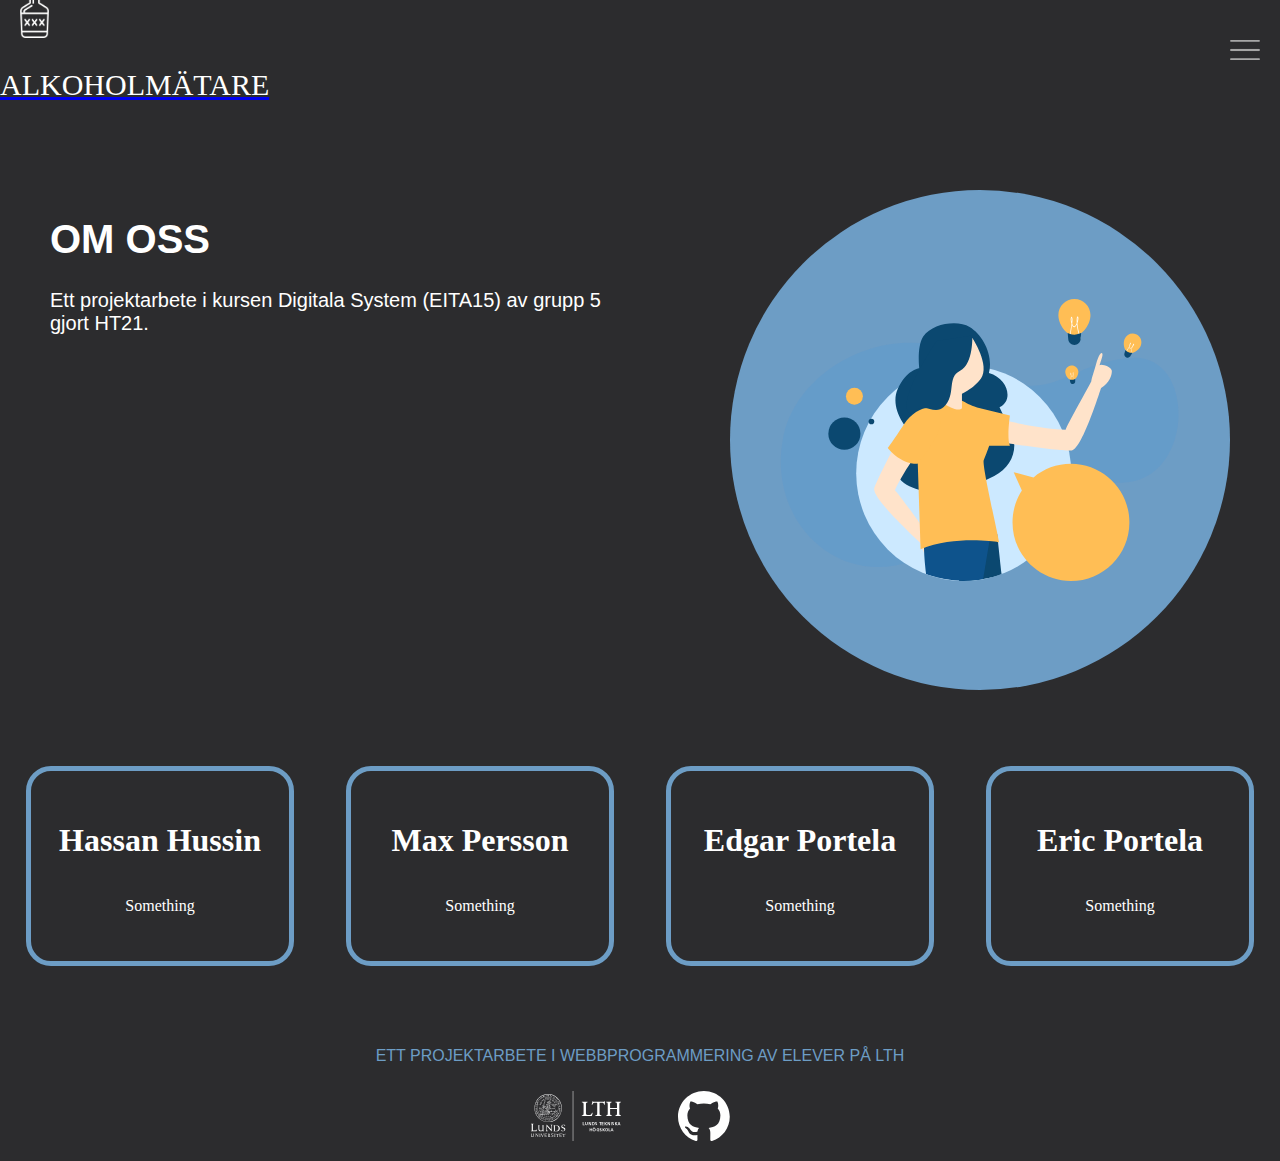
==== about.html @ b7610e9b "Menu in swedish" ====
<!DOCTYPE html>
<html lang="en">
<head>
    <meta charset="UTF-8">
    <meta http-equiv="X-AU-compatible" content="ie=edge">
    
    <title>Om oss</title>
    <link rel="stylesheet" href="../CSS/style.css">
    <script src="script.js"></script>
    <script src="lottie.js"></script>
</head>
<body>

    <!-- Main Page -->
    <div class="main_view">

        <div class="top_section">

            <div class="left_section">
                <a class="logo" href="index.html">
                    <img id="logo_image" src="../Assets/AlkoholLogo.png">
                    <h1 id="Titel">
                        ALKOHOLMÄTARE
                    </h1>
                </a>
            </div>
    
            <div class="right_section">
                <img id="menu" src="../Assets/hamburger_menu.svg" onclick="openMenu()"> 
            </div>

        </div>


        <div class="container_div">

            <div class="text_div">
                <div class="main_header">
                   
                </div>
            </div>
            

            <div class="about_us_top">

                <div id="about_us_top_left">
                    <div id="about_us_text">
                        <h1>OM OSS</h1>
                        <a>Ett projektarbete i kursen Digitala System (EITA15) av grupp 5 gjort HT21. </a>
                    </div>
                </div>

                <div id="about_us_top_right">
                    <div id="image_holder">
                        <img id="about_us_img" src="../Assets/about_us.svg">
                    </div>
                </div> 

            </div>


            <div class="about_us_cards">
                <div class="person_card">
                    <h1> Hassan Hussin </h1>
                    <p>Something</p>
                </div>
    
                <div class="person_card">
                    <h1> Max Persson </h1>
                    <p>Something</p>
                </div>
    
                <div class="person_card">
                    <h1> Edgar Portela </h1>
                    <p>Something</p>
                </div>
    
                <div class="person_card">
                    <h1> Eric Portela </h1>
                    <p>Something</p>
                </div>

            </div>


            <div class="about_us_text">
                ETT PROJEKTARBETE I WEBBPROGRAMMERING AV ELEVER PÅ LTH
            </div>
            
            <div class="about_us">

                <div class="c1">
                    <a href="https://www.lth.se" target="_blank">
                        <img src="../Assets/lth_logo.svg">
                    </a>
                    <!-- LTH -->
                </div>
    
                <div class="c1">
                    <a href="https://github.com/EricPortela/EITA15ProjektWebbsida" target="_blank">
                        <img src="../Assets/github_logo.svg">
                    </a>
                    <!-- Check out our github repo! -->
                </div>
                
            </div>
    
        </div>

    <!-- Pop-over Menu -->
    <div id="pop_over" class="pop_over_menu">

        <div class="exit_button">
            <img id=exit_img src="../Assets/exit_button.svg" onclick="closeMenu()">
        </div>
    
    
        <ul class="menu_list">
            <li><a class="menu_item" href="">OM OSS</a></li>
            <li> <a class="menu_item" href="">KRETSSCHEMA</a> </li>
            <li> <a class="menu_item" href="">KOD</a> </li>
            <li> <a class="menu_item" href="">DEMO</a> </li>
            <li> <a class="menu_item" href="">RAPPORT</a> </li>
            <li><a href="index.html"><img class="home_icon" src="../Assets/home_icon.svg"></a></li>
        </ul>

    </div>
    
</body>
</html>
---- CSS/style.css ----
.top_section {
    display: flex;
    align-items: center;
    box-sizing: border-box;
    height: 100px;
    background-color: #2C2C2E;
}

.left_section {
    display: flex;
    align-items: center;

    width: 50%;
    float: left;
}

.right_section {
    display: flex;
    flex-direction: row-reverse;
    width: 50%;
    float: right;
    align-items: center;
}

#logo_image {
    max-height: 50px;
    padding-left: 20px;
    padding-top: 10px;
    padding-bottom: 10px;
    padding-right: 20px;
}

.logo {
    float: left;
    display: flex;
    flex-flow: row wrap;
    justify-content: flex-start;
    align-items: center;
    /* border-width: 10px;
    border-style: solid;
    border-color: blue; */
    width: 50%;
}

#menu {
    max-height: 20px;
    padding: 20px;
}

#Titel{
    color: white;    
    font-family: helvetica Neue;
    font-size: 30px;
    font-weight: 450;
}

.Titel {
    color: white;
}
/* 
.hamburger_menu{
    float: right;
    display: flex;
    flex-flow: row wrap;
    justify-content: flex-end;
    border-width: 10px;
    border-style: solid;
    border-color: blue;
} */

.Mitten{
    position: relative;
    /* border-width: 10px;
    border-style: solid;
    border-color: blue; */
    background-color: #2C2C2E;
}
/* .CenterRubrik{
    font-style: Helvetica;
} */
#ProjektArbete{
    display: flex;
    color: white;
    justify-content: center;
    position: absolute;
    top: 30%;
    left: 50%;
    transform: translate(-50%, -50%);
    width: 80%;
    font-size: 80px;
    /* border-width: 10px;
    border-style: solid;
    border-color: rgb(102, 255, 0); */
    font-family: Helvetica Neue;
    font-weight: 450;
}
#grupp{
    display: flex;
    position: absolute;
    top: 50%;
    left: 50%;
    transform: translate(-50%, -50%);
    color: rgba(255, 255, 255, 0.796);
    font-family: Helvetica Neue;
    font-size: 30px;
    font-weight: 400;
    /* border-width: 10px;
    border-style: solid;
    border-color: blue; */
}
#bakgrundsbild{
    max-width: 100%;
    height: auto;
}
.Neder{
    display: flex;
    bottom: 20px;
    background-color: #2C2C2E;
    height: 400px;
}
#ner{
    display: flex;
    bottom: 20px;
    width: 1400px;
    /* border-width: 10px;
    border-style: solid;
    border-color: blue; */
    background-color: #2C2C2E;
}
ul {
    list-style-type: none; /*Removes all styling for the unordred list, including the bullet points */
}




/* ################################################################# */
/* #                                                               # */
/* #                             MENU                              # */
/* #                                                               # */
/* ################################################################# */

/* Removes the "white border" around a flexbox and sets height to same size as the devices screen height*/
body {
    display: flex;
    flex-direction: column;
    justify-content: center;
    margin: 0;
    padding: 0;
    height: 100%;
    background-color: #2C2C2E;
}

.pop_over_menu {
    height: 100%;
    width: 0;
    position: fixed;
    z-index: 1; /* Sets the pop_over_menu over the main page */
    top: 0;
    left: 0;
    background-color: rgb(0,0,0);
    background-color: rgba(0,0,0, 0.9);
    overflow-x: hidden;
    transition: 0.5s;
}

#home_icon {
    width: 30px;
}

.menu_list {
    /* Center all list items (vertically) inisde the unordered list */
    display: flex;
    flex-direction: column;
    align-items: center;

    /* Removes indentation of ul*/
    padding: 0;

    list-style-type: none;
}

li {
    color: #6D9DC5;
    font-size: 25px;
    font-family: Arial, Helvetica, sans-serif;
    font-weight: medium;
    margin-bottom: 35px;
    margin-top: 35px;
}

.menu_item {
    color: #6D9DC5; 

    /* Transision on menu_item --> Will be seen at hover, since color will change to white */
    transition: color 0.25s ease-in;
    text-decoration: none;
}

.menu_item:hover{
    color: white;
}

.exit_button {
    display: flex;
    align-items: center;
    flex-direction: row-reverse;
    height: 100px;
}

#exit_img {
    max-height: 40px;
    padding: 10px;
}

#kretsschema {
    padding-left: 402px; 
}



/*--------------------*/
/*      ABOUT US      */
/*--------------------*/

.about_us {
    display: flex;
    justify-content: center;
    align-items: center;
    
    margin-top: 20px;
    width: 100%;
    float: left;
}


.about_us > .c1 {
    display: flex;
    justify-content: center;
    align-items: center;
    flex-direction: column; /*Places the content inside the flexbox vertically*/
    box-sizing: border-box;

    float: left;
    width: 10%;

    font-family: 'Helvetica', 'Arial', sans-serif;
    font-size: 12px;
    text-transform: uppercase;
    font-weight: bolder;
    color: black;
}

.about_us > .c1 > a {
    display: flex;
    justify-content: center;
    align-items: center;
    float: left;
}

.about_us > .c1 > a > img {
    height: 50px;
    margin-top: 0px;
    margin-bottom: 20px;
}

.about_us_text {
    display: flex;
    align-items: center;
    justify-content: center;
    width: 100%;
    height: 30px;

    margin-top: 50px;

    font-family: Arial, Helvetica, sans-serif;
    font-size: 16px;
    font-weight: medium;
    color: #6D9DC5;

    float: left;
}





/*--------------------*/
/*   1. MAIN HEADER   */
/*--------------------*/

.main_header {
    display: flex;
    justify-content: center;
    box-sizing: border-box;
    padding-left: 2%;
    margin-top: 40px;

    /* border: 5px solid orange; */
}

.main_header h1 {
    font-family: Arial, Helvetica, sans-serif;
    font-size: 60px;
    font-weight: lighter;
    color: white;
    /*Change margin and padding in order to decrease space between h1 and h2*/
    margin: 0;
    padding: 0;
}





/* --------------------------------------------ABOUT US-------------------------------------------- */

/*--------------------*/
/*   1. About Us Top  */
/*--------------------*/

.about_us_top {
    display: flex;
    box-sizing: border-box;
    padding: 50px;
}


/* LEFT SECTION */
#about_us_top_left {
    width: 50%;
    float: right;
}

#about_us_text {
    display: flex;
    flex-direction: column;
    float: left;
    font-family: Arial, Helvetica, sans-serif;
    font-size: 20px;
    font-weight: lighter;
    width: 100%;
    
    color: white;
}


/* RIGHT SECTION */
#about_us_top_right {
    width: 50%;
    float: left;
}

#image_holder  {
    display: flex;
    align-items: center;
    justify-content: center;
    float: right;
    border-radius: 50%;
    background-color: #6D9DC5;
    width: 500px;
    height: 500px;
}

#about_us_img {
    width: 500px;    
}


/*--------------------*/
/*   2. About Cards   */
/*--------------------*/

.about_us_cards {
    display: flex;
    justify-content: center;
    align-items: center;
    width: 100%;
    float: left;
    box-sizing: border-box;
    flex-wrap: wrap;
    /* border: 5px solid orange; */
}

.person_card {
    display: flex;
    flex-direction: column;
    box-sizing: border-box; /*Enables borders to be "inside" the actual frame rather than adding them on the outside and thus not affecting the size*/
    float: left;
    width: 21%;
    margin: 2%;
    height: 200px;
    border-radius: 25px;
    justify-content: center;
    align-items: center;
    border: solid 5px #6D9DC5;
}

.person_card > p {
    color: white;

}

.person_card > h1 {
    color: white;
}
/* ------------------------------------------------------------------------------------------------ */
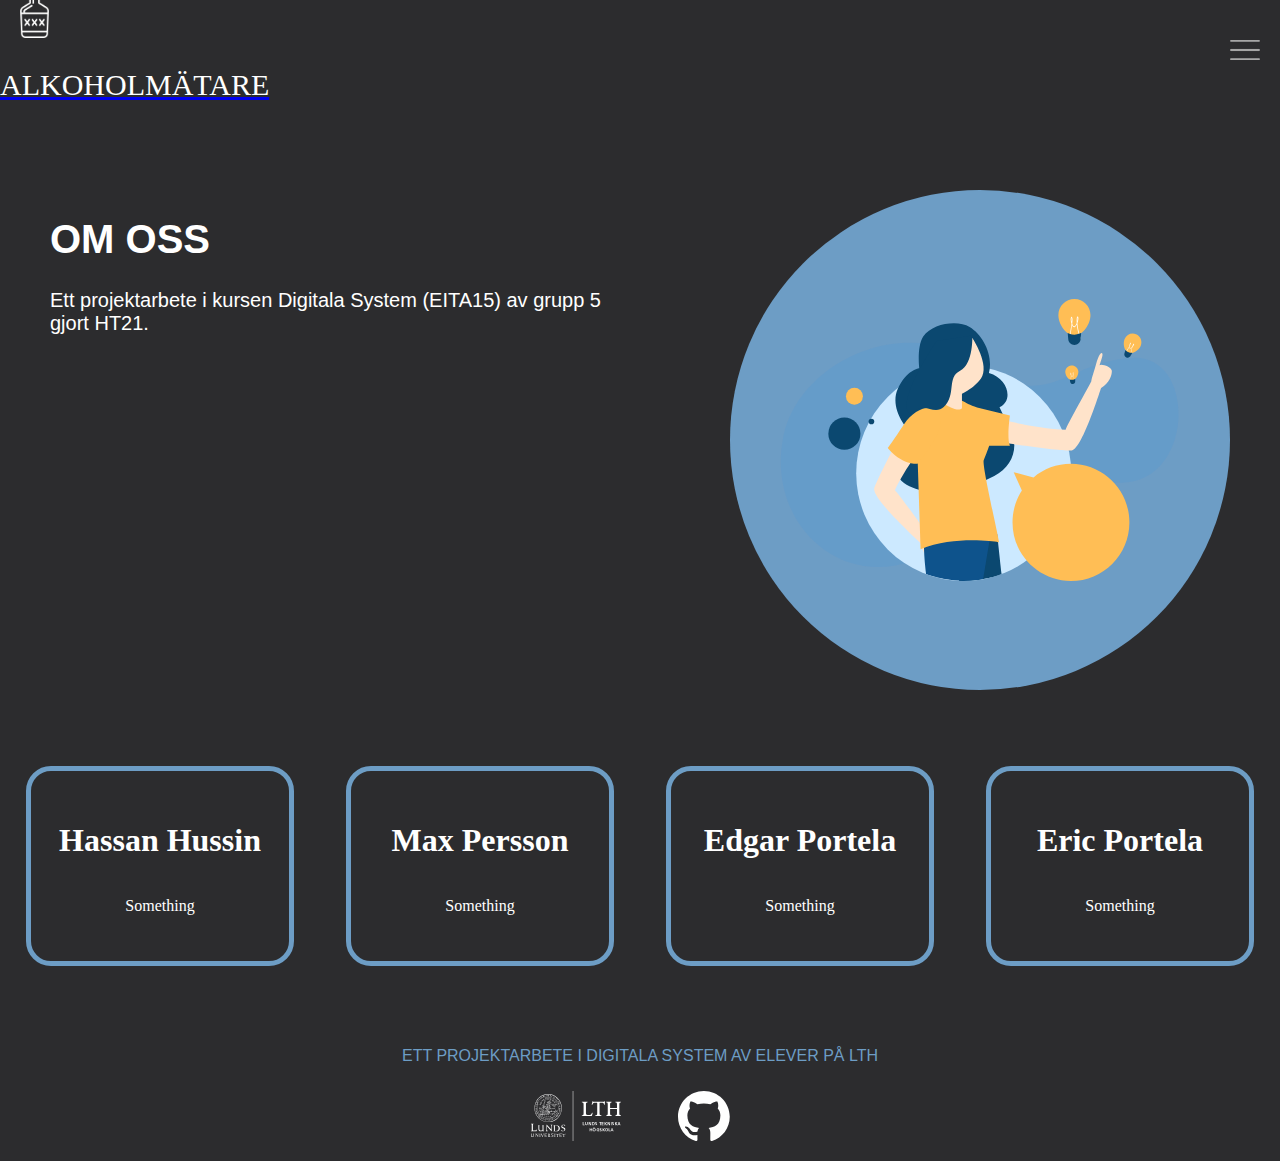
==== commit ab8730fb: "Changed text to "Digitala system" at bottom" ====
--- a/about.html
+++ b/about.html
@@ -84,7 +84,7 @@
 
 
             <div class="about_us_text">
-                ETT PROJEKTARBETE I WEBBPROGRAMMERING AV ELEVER PÅ LTH
+                ETT PROJEKTARBETE I DIGITALA SYSTEM AV ELEVER PÅ LTH
             </div>
             
             <div class="about_us">
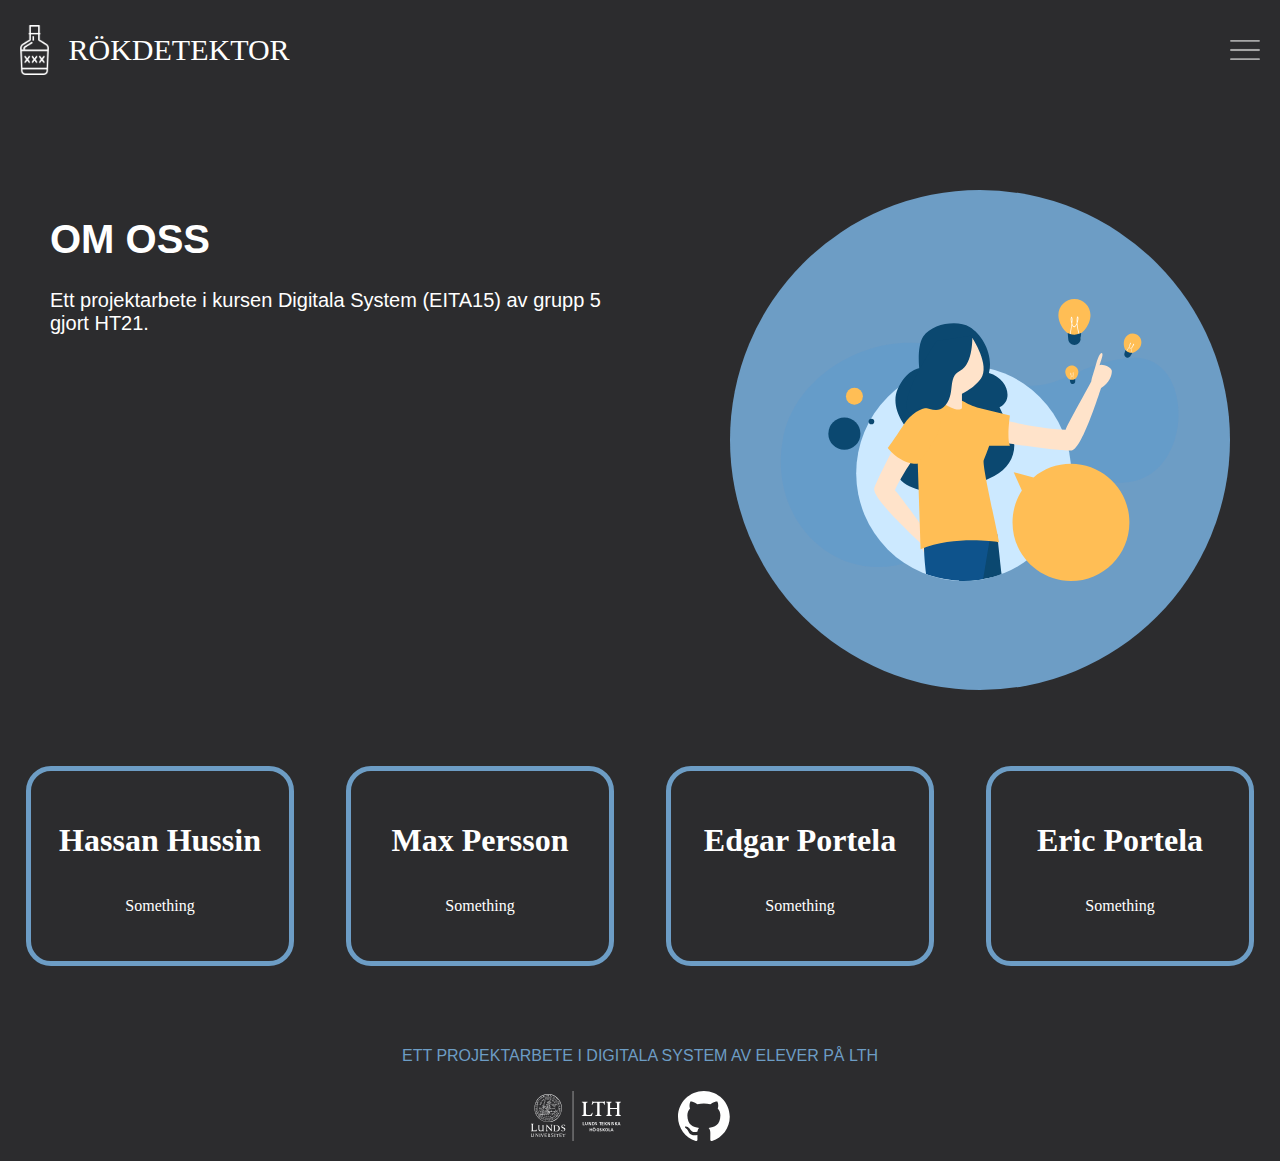
==== commit ca354cbd: "RÖKDETEKTOR" ====
--- a/about.html
+++ b/about.html
@@ -7,7 +7,6 @@
     <title>Om oss</title>
     <link rel="stylesheet" href="../CSS/style.css">
     <script src="script.js"></script>
-    <script src="lottie.js"></script>
 </head>
 <body>
 
@@ -20,7 +19,7 @@
                 <a class="logo" href="index.html">
                     <img id="logo_image" src="../Assets/AlkoholLogo.png">
                     <h1 id="Titel">
-                        ALKOHOLMÄTARE
+                        RÖKDETEKTOR
                     </h1>
                 </a>
             </div>
@@ -116,9 +115,9 @@
     
     
         <ul class="menu_list">
-            <li><a class="menu_item" href="">OM OSS</a></li>
+            <li><a class="menu_item" href="/about.html">OM OSS</a></li>
             <li> <a class="menu_item" href="">KRETSSCHEMA</a> </li>
-            <li> <a class="menu_item" href="">KOD</a> </li>
+            <li> <a class="menu_item" href="/code.html">KOD</a> </li>
             <li> <a class="menu_item" href="">DEMO</a> </li>
             <li> <a class="menu_item" href="">RAPPORT</a> </li>
             <li><a href="index.html"><img class="home_icon" src="../Assets/home_icon.svg"></a></li>
--- a/CSS/style.css
+++ b/CSS/style.css
@@ -40,6 +40,10 @@
     border-style: solid;
     border-color: blue; */
     width: 50%;
+}
+
+.logo:link {
+    text-decoration: none;
 }
 
 #menu {
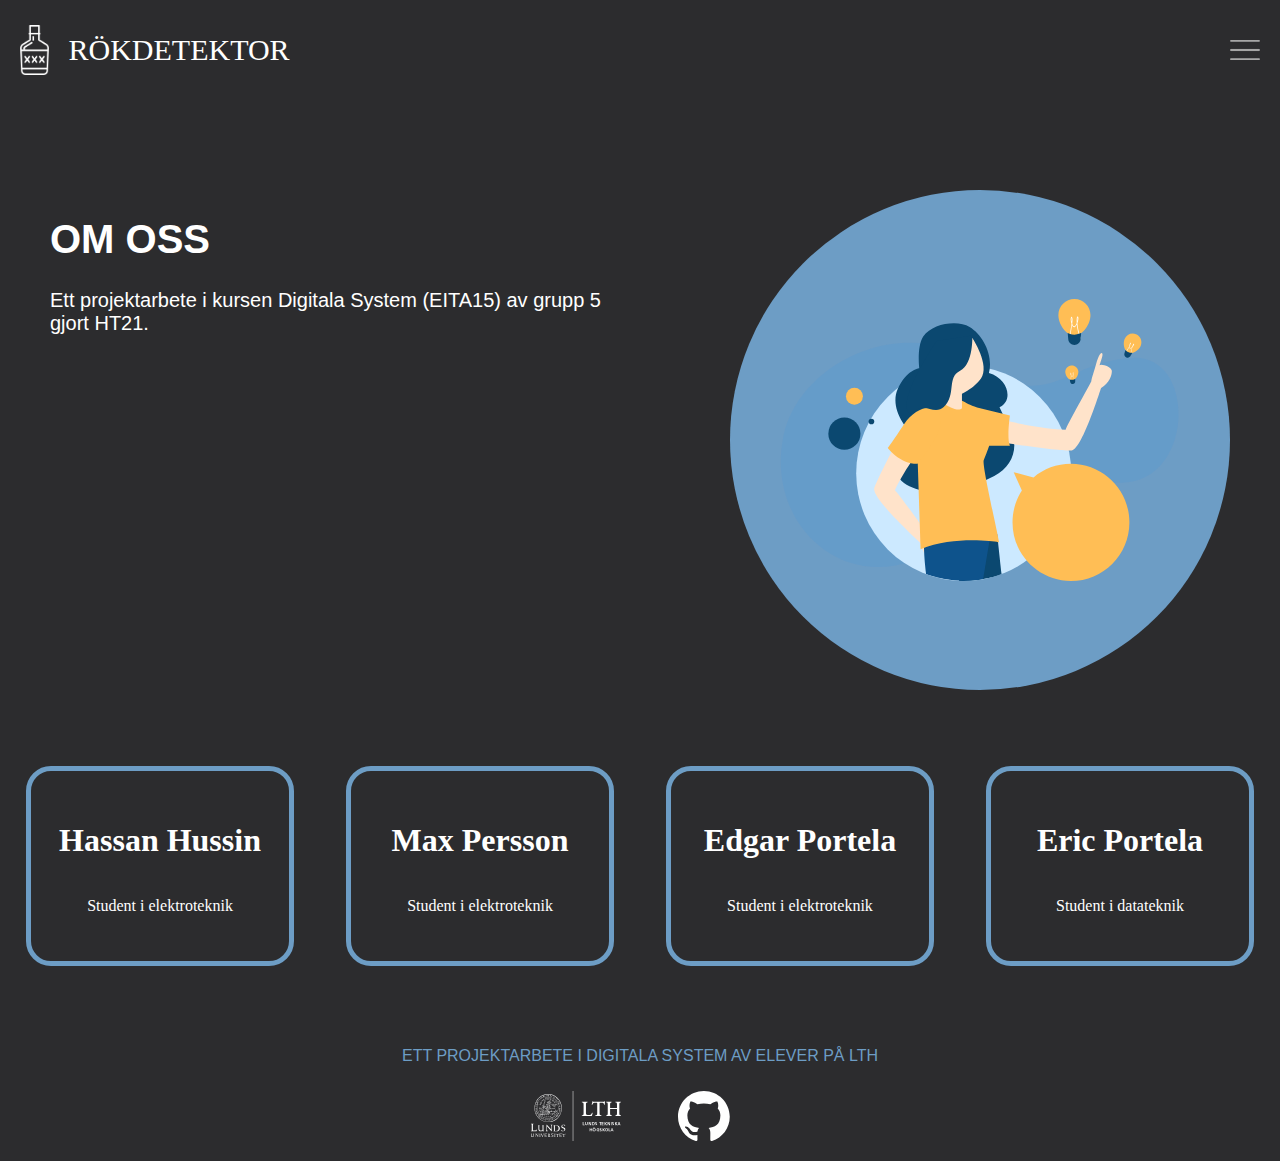
==== commit 9ae77d07: "About us" ====
--- a/about.html
+++ b/about.html
@@ -61,22 +61,22 @@
             <div class="about_us_cards">
                 <div class="person_card">
                     <h1> Hassan Hussin </h1>
-                    <p>Something</p>
+                    <p>Student i elektroteknik</p>
                 </div>
     
                 <div class="person_card">
                     <h1> Max Persson </h1>
-                    <p>Something</p>
+                    <p>Student i elektroteknik</p>
                 </div>
     
                 <div class="person_card">
                     <h1> Edgar Portela </h1>
-                    <p>Something</p>
+                    <p>Student i elektroteknik</p>
                 </div>
     
                 <div class="person_card">
                     <h1> Eric Portela </h1>
-                    <p>Something</p>
+                    <p>Student i datateknik</p>
                 </div>
 
             </div>
